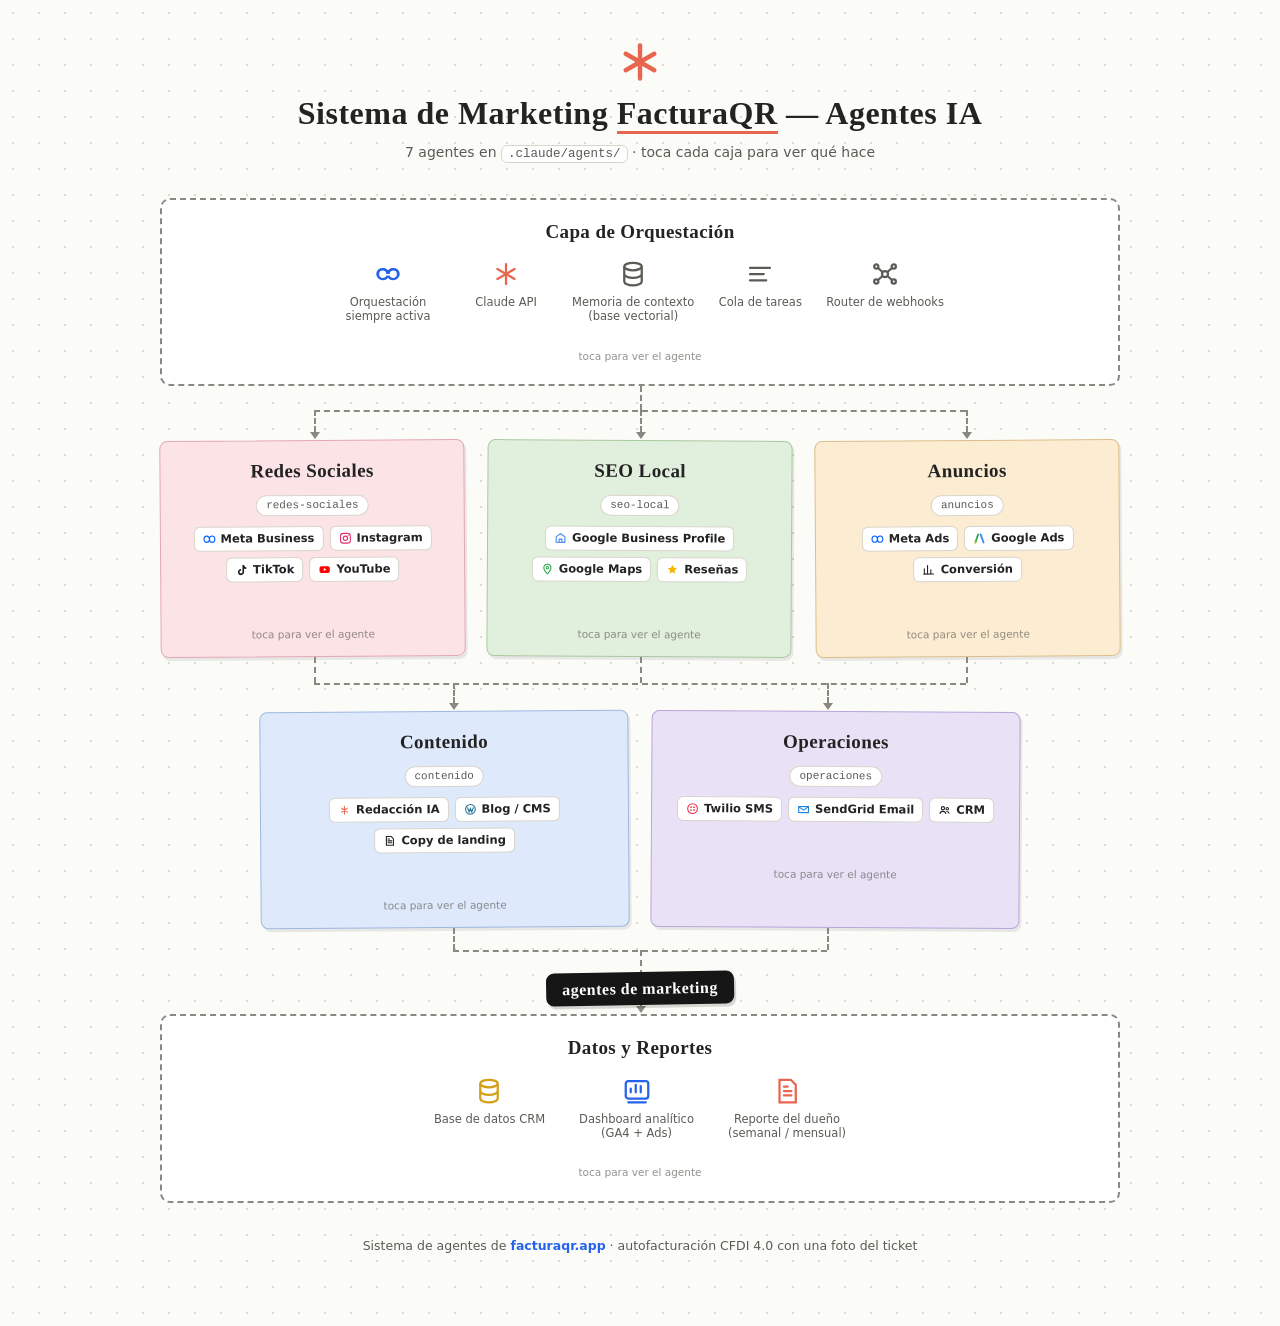
==== agentes.html @ 648291aa "Añade página de visualización del sistema de agentes (agentes.html) Diagrama interactivo estilo piza" ====
<!DOCTYPE html>
<html lang="es">
<head>
<meta charset="utf-8">
<meta name="viewport" content="width=device-width, initial-scale=1">
<title>FacturaQR — Sistema de Agentes de Marketing</title>
<meta name="description" content="Mapa del sistema de agentes de marketing IA de FacturaQR: orquestación, redes sociales, SEO local, anuncios, contenido, operaciones y analítica.">
<meta name="robots" content="noindex, nofollow">
<style>
  :root{
    --paper:#FBFBF8; --dot:#DCDAD2; --ink:#232323; --ink-soft:#5C5A54;
    --card:#FFFFFF; --line:#8B8880;
    --rosa:#FBE3E6; --rosa-b:#E4A9B1;
    --verde:#E1F0DC; --verde-b:#A9C9A0;
    --arena:#FBECD2; --arena-b:#DDBE8B;
    --azul:#DEE9FB; --azul-b:#9FB8E2;
    --lila:#E9E1F6; --lila-b:#B9A6DA;
    --coral:#E8654F; --blue:#2563EB;
    --pill:#161616; --pill-ink:#FFFFFF;
    --chip:#FFFFFF; --chip-line:#D8D5CC;
    --hand:"Segoe Print","Bradley Hand","Chalkboard SE","Comic Sans MS",cursive;
    --body:ui-rounded,"Hiragino Maru Gothic ProN","Nunito",system-ui,-apple-system,"Segoe UI",sans-serif;
  }
  @media (prefers-color-scheme: dark){
    :root{
      --paper:#141821; --dot:#2A3040; --ink:#E9ECF2; --ink-soft:#9AA3B2;
      --card:#1B212D; --line:#6B7488;
      --rosa:#3A2830; --rosa-b:#8A5666;
      --verde:#25321F; --verde-b:#5F7D52;
      --arena:#3A3020; --arena-b:#8F7643;
      --azul:#20293C; --azul-b:#5570A3;
      --lila:#2C2438; --lila-b:#77619E;
      --coral:#F0765F; --blue:#7AA2F7;
      --pill:#E9ECF2; --pill-ink:#141821;
      --chip:#232B3A; --chip-line:#3A4356;
    }
  }
  :root[data-theme="light"]{
    --paper:#FBFBF8; --dot:#DCDAD2; --ink:#232323; --ink-soft:#5C5A54;
    --card:#FFFFFF; --line:#8B8880;
    --rosa:#FBE3E6; --rosa-b:#E4A9B1;
    --verde:#E1F0DC; --verde-b:#A9C9A0;
    --arena:#FBECD2; --arena-b:#DDBE8B;
    --azul:#DEE9FB; --azul-b:#9FB8E2;
    --lila:#E9E1F6; --lila-b:#B9A6DA;
    --coral:#E8654F; --blue:#2563EB;
    --pill:#161616; --pill-ink:#FFFFFF;
    --chip:#FFFFFF; --chip-line:#D8D5CC;
  }
  :root[data-theme="dark"]{
    --paper:#141821; --dot:#2A3040; --ink:#E9ECF2; --ink-soft:#9AA3B2;
    --card:#1B212D; --line:#6B7488;
    --rosa:#3A2830; --rosa-b:#8A5666;
    --verde:#25321F; --verde-b:#5F7D52;
    --arena:#3A3020; --arena-b:#8F7643;
    --azul:#20293C; --azul-b:#5570A3;
    --lila:#2C2438; --lila-b:#77619E;
    --coral:#F0765F; --blue:#7AA2F7;
    --pill:#E9ECF2; --pill-ink:#141821;
    --chip:#232B3A; --chip-line:#3A4356;
  }

  *{box-sizing:border-box}
  html,body{margin:0;padding:0}
  body{
    background:var(--paper);
    background-image:radial-gradient(var(--dot) 1px, transparent 1px);
    background-size:26px 26px;
    color:var(--ink);
    font-family:var(--body);
    line-height:1.45;
    padding:40px 16px 72px;
  }
  .board{max-width:960px;margin:0 auto}

  /* ── Título ── */
  header{display:flex;flex-direction:column;align-items:center;gap:6px;margin-bottom:34px;text-align:center}
  .mark{width:44px;height:44px;color:var(--coral)}
  h1{
    font-family:var(--hand);font-size:clamp(22px,4.2vw,32px);font-weight:700;
    margin:0;text-wrap:balance;letter-spacing:.5px;
  }
  h1 span{border-bottom:3px solid var(--coral)}
  .sub{font-size:14px;color:var(--ink-soft);margin:0}
  .sub code{font-family:ui-monospace,SFMono-Regular,Menlo,monospace;font-size:12.5px;background:var(--chip);border:1px solid var(--chip-line);border-radius:6px;padding:1px 6px}

  /* ── Contenedores punteados (capas) ── */
  .layer{
    border:2px dashed var(--line);border-radius:10px;background:var(--card);
    padding:18px 20px 20px;position:relative;
  }
  .layer-title{
    font-family:var(--hand);font-size:19px;font-weight:700;text-align:center;
    margin:0 0 14px;letter-spacing:.4px;
  }
  .layer-items{display:flex;flex-wrap:wrap;justify-content:center;gap:10px 14px}
  .item{display:flex;flex-direction:column;align-items:center;gap:6px;min-width:104px}
  .item svg{width:30px;height:30px}
  .item small{font-size:11.5px;color:var(--ink-soft);text-align:center;line-height:1.25}

  /* ── Cajas de agentes (pastel) ── */
  .row{display:grid;gap:22px}
  .row-3{grid-template-columns:repeat(3,1fr)}
  .row-2{grid-template-columns:repeat(2,1fr);max-width:760px;margin:0 auto}
  .card{
    border:1.5px solid; border-radius:8px; padding:16px 14px 14px;
    display:flex;flex-direction:column;align-items:center;gap:10px;
    cursor:pointer; position:relative;
    box-shadow:2px 3px 0 rgba(0,0,0,.08);
    transition:transform .15s ease, box-shadow .15s ease;
  }
  .card:hover{transform:translateY(-2px) rotate(0deg)!important;box-shadow:3px 5px 0 rgba(0,0,0,.10)}
  .card:focus-visible{outline:3px solid var(--blue);outline-offset:3px}
  .card:nth-child(odd){transform:rotate(-.4deg)}
  .card:nth-child(even){transform:rotate(.35deg)}
  .card h2{font-family:var(--hand);font-size:19px;font-weight:700;margin:0;text-align:center;letter-spacing:.4px}
  .agent-tag{
    font-family:ui-monospace,SFMono-Regular,Menlo,monospace;font-size:11px;
    color:var(--ink-soft);background:var(--chip);border:1px solid var(--chip-line);
    border-radius:20px;padding:2px 9px;
  }
  .chips{display:flex;flex-wrap:wrap;justify-content:center;gap:6px}
  .chip{
    font-size:11.5px;font-weight:600;background:var(--chip);border:1px solid var(--chip-line);
    border-radius:6px;padding:3px 8px;display:inline-flex;align-items:center;gap:5px;
  }
  .chip svg{width:13px;height:13px;flex:none}
  .desc{
    max-height:0;overflow:hidden;opacity:0;
    transition:max-height .28s ease, opacity .28s ease;
    font-size:12.5px;color:var(--ink-soft);text-align:center;
  }
  .card.open .desc{max-height:180px;opacity:1;margin-top:2px}
  .desc code{font-family:ui-monospace,SFMono-Regular,Menlo,monospace;font-size:11px}
  .hint{font-size:10.5px;color:var(--ink-soft);opacity:.65}
  .card.open .hint{display:none}

  .c-rosa {background:var(--rosa); border-color:var(--rosa-b)}
  .c-verde{background:var(--verde);border-color:var(--verde-b)}
  .c-arena{background:var(--arena);border-color:var(--arena-b)}
  .c-azul {background:var(--azul); border-color:var(--azul-b)}
  .c-lila {background:var(--lila); border-color:var(--lila-b)}

  /* ── Conectores punteados ── */
  .conn{position:relative;height:54px}
  .conn i{position:absolute;display:block}
  .conn .v{border-left:2px dashed var(--line);width:0}
  .conn .h{border-top:2px dashed var(--line);height:0}
  .conn .a{
    width:0;height:0;border-left:5px solid transparent;border-right:5px solid transparent;
    border-top:7px solid var(--line);transform:translateX(-4px);
  }
  /* orquestación → 3 columnas */
  .conn1 .v.stub{left:50%;top:0;height:24px}
  .conn1 .h.bar{left:16%;right:16%;top:24px}
  .conn1 .v.d1{left:16%;top:24px;height:22px}
  .conn1 .v.d2{left:50%;top:24px;height:22px}
  .conn1 .v.d3{left:84%;top:24px;height:22px}
  .conn1 .a.a1{left:16%;top:46px}
  .conn1 .a.a2{left:50%;top:46px}
  .conn1 .a.a3{left:84%;top:46px}
  /* 3 columnas → 2 columnas */
  .conn2 .v.r1{left:16%;top:0;height:26px}
  .conn2 .v.r2{left:50%;top:0;height:26px}
  .conn2 .v.r3{left:84%;top:0;height:26px}
  .conn2 .h.bar{left:16%;right:16%;top:26px}
  .conn2 .v.d1{left:30.5%;top:26px;height:20px}
  .conn2 .v.d2{left:69.5%;top:26px;height:20px}
  .conn2 .a.a1{left:30.5%;top:46px}
  .conn2 .a.a2{left:69.5%;top:46px}
  /* 2 columnas → capa de datos (con píldora) */
  .conn3{height:86px}
  .conn3 .v.r1{left:30.5%;top:0;height:22px}
  .conn3 .v.r2{left:69.5%;top:0;height:22px}
  .conn3 .h.bar{left:30.5%;right:30.5%;top:22px}
  .conn3 .v.d1{left:50%;top:22px;height:56px}
  .conn3 .a.a1{left:50%;top:78px}
  .pill{
    position:absolute;left:50%;top:44px;transform:translate(-50%,0) rotate(-1deg);
    background:var(--pill);color:var(--pill-ink);
    font-family:var(--hand);font-size:16px;font-weight:700;letter-spacing:.5px;
    padding:5px 16px;border-radius:8px;white-space:nowrap;z-index:2;
    box-shadow:2px 3px 0 rgba(0,0,0,.15);
  }

  /* ── Capa de datos ── */
  .data .layer-items{gap:14px 34px}

  footer{margin-top:34px;text-align:center;font-size:12.5px;color:var(--ink-soft)}
  footer a{color:var(--blue);font-weight:700;text-decoration:none}
  footer a:hover{text-decoration:underline}

  /* ── Móvil: apilar y simplificar conectores ── */
  @media (max-width:680px){
    .row-3,.row-2{grid-template-columns:1fr;max-width:420px;margin:0 auto}
    .conn{height:40px}
    .conn i{display:none}
    .conn::before{content:"";position:absolute;left:50%;top:0;height:32px;border-left:2px dashed var(--line)}
    .conn::after{
      content:"";position:absolute;left:50%;top:32px;transform:translateX(-4px);
      width:0;height:0;border-left:5px solid transparent;border-right:5px solid transparent;
      border-top:7px solid var(--line);
    }
    .conn3{height:96px}
    .pill{top:auto;bottom:6px}
    .conn3::before{height:88px}
    .conn3::after{top:88px}
  }
  @media (prefers-reduced-motion: reduce){
    .card,.desc{transition:none}
  }
</style>
</head>
<body>
<div class="board">

  <header>
    <svg class="mark" viewBox="0 0 24 24" fill="none" stroke="currentColor" stroke-width="2.4" stroke-linecap="round" aria-hidden="true">
      <path d="M12 3v18M4.2 7.5l15.6 9M19.8 7.5l-15.6 9"/>
    </svg>
    <h1>Sistema de Marketing <span>FacturaQR</span> — Agentes IA</h1>
    <p class="sub">7 agentes en <code>.claude/agents/</code> · toca cada caja para ver qué hace</p>
  </header>

  <!-- ═══ Capa de orquestación ═══ -->
  <section class="layer" id="orq" role="button" tabindex="0" aria-expanded="false">
    <p class="layer-title">Capa de Orquestación</p>
    <div class="layer-items">
      <div class="item">
        <svg viewBox="0 0 24 24" fill="none" stroke="var(--blue)" stroke-width="1.8" aria-hidden="true"><path d="M7.5 12a4 4 0 1 1 4-4M16.5 12a4 4 0 1 0-4-4" transform="translate(0 4)"/><path d="M4 12c0-2.2 1.8-4 4-4 1.7 0 3.2 1.1 3.8 2.6M20 12c0-2.2-1.8-4-4-4-1.7 0-3.2 1.1-3.8 2.6M4 12c0 2.2 1.8 4 4 4 1.7 0 3.2-1.1 3.8-2.6M20 12c0 2.2-1.8 4-4 4-1.7 0-3.2-1.1-3.8-2.6"/></svg>
        <small>Orquestación<br>siempre activa</small>
      </div>
      <div class="item">
        <svg viewBox="0 0 24 24" fill="none" stroke="var(--coral)" stroke-width="1.8" stroke-linecap="round" aria-hidden="true"><path d="M12 4v16M5.1 8l13.8 8M18.9 8L5.1 16"/></svg>
        <small>Claude API</small>
      </div>
      <div class="item">
        <svg viewBox="0 0 24 24" fill="none" stroke="var(--ink-soft)" stroke-width="1.8" aria-hidden="true"><ellipse cx="12" cy="6" rx="7" ry="3"/><path d="M5 6v6c0 1.7 3.1 3 7 3s7-1.3 7-3V6M5 12v6c0 1.7 3.1 3 7 3s7-1.3 7-3v-6"/></svg>
        <small>Memoria de contexto<br>(base vectorial)</small>
      </div>
      <div class="item">
        <svg viewBox="0 0 24 24" fill="none" stroke="var(--ink-soft)" stroke-width="1.8" stroke-linecap="round" aria-hidden="true"><path d="M4 7h16M4 12h11M4 17h13"/></svg>
        <small>Cola de tareas</small>
      </div>
      <div class="item">
        <svg viewBox="0 0 24 24" fill="none" stroke="var(--ink-soft)" stroke-width="1.8" aria-hidden="true"><circle cx="12" cy="12" r="2.4"/><circle cx="5" cy="6" r="1.7"/><circle cx="19" cy="6" r="1.7"/><circle cx="5" cy="18" r="1.7"/><circle cx="19" cy="18" r="1.7"/><path d="M10.3 10.6 6.4 7.2m7.3 3.4 3.9-3.4M10.3 13.4l-3.9 3.4m7.3-3.4 3.9 3.4"/></svg>
        <small>Router de webhooks</small>
      </div>
    </div>
    <p class="desc"><b>orquestador-marketing</b> — descompone el objetivo, delega por canal y consolida el plan. Úsalo para campañas amplias. · <code>orquestador-marketing.md</code></p>
    <p class="hint" style="text-align:center;margin:8px 0 0">toca para ver el agente</p>
  </section>

  <div class="conn conn1" aria-hidden="true">
    <i class="v stub"></i><i class="h bar"></i>
    <i class="v d1"></i><i class="v d2"></i><i class="v d3"></i>
    <i class="a a1"></i><i class="a a2"></i><i class="a a3"></i>
  </div>

  <!-- ═══ Canales ═══ -->
  <div class="row row-3">
    <div class="card c-rosa" role="button" tabindex="0" aria-expanded="false">
      <h2>Redes Sociales</h2>
      <span class="agent-tag">redes-sociales</span>
      <div class="chips">
        <span class="chip"><svg viewBox="0 0 24 24" fill="none" stroke="#0866FF" stroke-width="2" aria-hidden="true"><path d="M2 12c0 3.2 2.1 5.8 5 5.8s5-2.6 5-5.8 2.1-5.8 5-5.8 5 2.6 5 5.8-2.1 5.8-5 5.8-5-2.6-5-5.8-2.1-5.8-5-5.8-5 2.6-5 5.8Z"/></svg>Meta Business</span>
        <span class="chip"><svg viewBox="0 0 24 24" fill="none" stroke="#E1306C" stroke-width="2" aria-hidden="true"><rect x="3" y="3" width="18" height="18" rx="5"/><circle cx="12" cy="12" r="4"/><circle cx="17.2" cy="6.8" r="1" fill="#E1306C" stroke="none"/></svg>Instagram</span>
        <span class="chip"><svg viewBox="0 0 24 24" fill="currentColor" aria-hidden="true"><path d="M16.6 3c.4 2.2 1.8 3.9 4 4.3v3.1c-1.5 0-2.9-.5-4-1.3v6.3c0 3.6-2.5 6.1-5.9 6.1A5.8 5.8 0 0 1 5 15.7c0-3.3 2.6-5.9 6-5.7v3.2c-1.6-.3-2.9.8-2.9 2.4 0 1.5 1.1 2.6 2.6 2.6 1.7 0 2.8-1.2 2.8-3.1V3h3.1Z"/></svg>TikTok</span>
        <span class="chip"><svg viewBox="0 0 24 24" fill="#FF0000" aria-hidden="true"><rect x="2.5" y="6" width="19" height="12.5" rx="3.5"/><path d="M10.4 9.4v5.7l5-2.85-5-2.85Z" fill="#fff"/></svg>YouTube</span>
      </div>
      <p class="desc">Reels, guiones de TikTok, carruseles, calendario y copies. Gancho: la fila para facturar y los RFC mal capturados. · <code>redes-sociales.md</code></p>
      <span class="hint">toca para ver el agente</span>
    </div>

    <div class="card c-verde" role="button" tabindex="0" aria-expanded="false">
      <h2>SEO Local</h2>
      <span class="agent-tag">seo-local</span>
      <div class="chips">
        <span class="chip"><svg viewBox="0 0 24 24" fill="none" stroke="#4285F4" stroke-width="2" aria-hidden="true"><path d="M4 9.5 12 4l8 5.5V20H4V9.5Z"/><path d="M9.5 20v-6h5v6"/></svg>Google Business Profile</span>
        <span class="chip"><svg viewBox="0 0 24 24" fill="none" stroke="#34A853" stroke-width="2" aria-hidden="true"><path d="M12 21s-6.5-6.2-6.5-11a6.5 6.5 0 0 1 13 0c0 4.8-6.5 11-6.5 11Z"/><circle cx="12" cy="9.8" r="2.2"/></svg>Google Maps</span>
        <span class="chip"><svg viewBox="0 0 24 24" fill="#F4B400" aria-hidden="true"><path d="m12 3 2.5 5.6 6 .6-4.5 4.1 1.3 5.9L12 16.1l-5.3 3.1 1.3-5.9L3.5 9.2l6-.6L12 3Z"/></svg>Reseñas</span>
      </div>
      <p class="desc">Optimiza GBP, Maps y reseñas. Posiciona «autofacturación &lt;ciudad&gt;» y «cómo facturar en &lt;negocio&gt;». · <code>seo-local.md</code></p>
      <span class="hint">toca para ver el agente</span>
    </div>

    <div class="card c-arena" role="button" tabindex="0" aria-expanded="false">
      <h2>Anuncios</h2>
      <span class="agent-tag">anuncios</span>
      <div class="chips">
        <span class="chip"><svg viewBox="0 0 24 24" fill="none" stroke="#0866FF" stroke-width="2" aria-hidden="true"><path d="M2 12c0 3.2 2.1 5.8 5 5.8s5-2.6 5-5.8 2.1-5.8 5-5.8 5 2.6 5 5.8-2.1 5.8-5 5.8-5-2.6-5-5.8-2.1-5.8-5-5.8-5 2.6-5 5.8Z"/></svg>Meta Ads</span>
        <span class="chip"><svg viewBox="0 0 24 24" fill="none" aria-hidden="true"><path d="m14.2 4.5 5.4 15" stroke="#4285F4" stroke-width="3.4" stroke-linecap="round"/><path d="m9.8 4.5-5.4 15" stroke="#34A853" stroke-width="3.4" stroke-linecap="round"/><circle cx="4.6" cy="19.2" r="1.9" fill="#FBBC05"/></svg>Google Ads</span>
        <span class="chip"><svg viewBox="0 0 24 24" fill="none" stroke="currentColor" stroke-width="2" stroke-linecap="round" aria-hidden="true"><path d="M4 20V10M10 20V4M16 20v-8M21 20H3"/></svg>Conversión</span>
      </div>
      <p class="desc">Campañas de pago: estructura, segmentación por giro, copies y optimización hacia el registro. · <code>anuncios.md</code></p>
      <span class="hint">toca para ver el agente</span>
    </div>
  </div>

  <div class="conn conn2" aria-hidden="true">
    <i class="v r1"></i><i class="v r2"></i><i class="v r3"></i>
    <i class="h bar"></i>
    <i class="v d1"></i><i class="v d2"></i>
    <i class="a a1"></i><i class="a a2"></i>
  </div>

  <!-- ═══ Contenido + Operaciones ═══ -->
  <div class="row row-2">
    <div class="card c-azul" role="button" tabindex="0" aria-expanded="false">
      <h2>Contenido</h2>
      <span class="agent-tag">contenido</span>
      <div class="chips">
        <span class="chip"><svg viewBox="0 0 24 24" fill="none" stroke="var(--coral)" stroke-width="2" stroke-linecap="round" aria-hidden="true"><path d="M12 5v14M6.9 8.5l10.2 7M17.1 8.5l-10.2 7"/></svg>Redacción IA</span>
        <span class="chip"><svg viewBox="0 0 24 24" fill="none" stroke="#21759B" stroke-width="2" aria-hidden="true"><circle cx="12" cy="12" r="9"/><path d="m6.5 8.5 3 8.5 2.5-6.5 2.5 6.5 3-8.5"/></svg>Blog / CMS</span>
        <span class="chip"><svg viewBox="0 0 24 24" fill="none" stroke="currentColor" stroke-width="2" stroke-linecap="round" aria-hidden="true"><path d="M6 4h9l4 4v12H6V4Z"/><path d="M9 12h7M9 15.5h7M9 8.5h3"/></svg>Copy de landing</span>
      </div>
      <p class="desc">Artículos SEO, guías («cómo facturar un ticket con foto»), FAQs y copy de <code>index.php</code>. · <code>contenido.md</code></p>
      <span class="hint">toca para ver el agente</span>
    </div>

    <div class="card c-lila" role="button" tabindex="0" aria-expanded="false">
      <h2>Operaciones</h2>
      <span class="agent-tag">operaciones</span>
      <div class="chips">
        <span class="chip"><svg viewBox="0 0 24 24" fill="none" stroke="#F22F46" stroke-width="2" aria-hidden="true"><circle cx="12" cy="12" r="9"/><circle cx="9.3" cy="9.3" r="1.6" fill="#F22F46" stroke="none"/><circle cx="14.7" cy="9.3" r="1.6" fill="#F22F46" stroke="none"/><circle cx="9.3" cy="14.7" r="1.6" fill="#F22F46" stroke="none"/><circle cx="14.7" cy="14.7" r="1.6" fill="#F22F46" stroke="none"/></svg>Twilio SMS</span>
        <span class="chip"><svg viewBox="0 0 24 24" fill="none" stroke="#1A82E2" stroke-width="2" aria-hidden="true"><path d="M3 7h18v11H3V7Z"/><path d="m3 7 9 6.5L21 7"/></svg>SendGrid Email</span>
        <span class="chip"><svg viewBox="0 0 24 24" fill="none" stroke="currentColor" stroke-width="2" aria-hidden="true"><circle cx="9" cy="8.5" r="3"/><path d="M3.5 19c.6-3 2.9-4.7 5.5-4.7s4.9 1.7 5.5 4.7"/><circle cx="17" cy="9.5" r="2.3"/><path d="M15.6 14.6c2.5-.4 4.5 1 5 4"/></svg>CRM</span>
      </div>
      <p class="desc">Nurture por SMS y email: bienvenida, onboarding del QR, recuperación de registros y reactivación. · <code>operaciones.md</code></p>
      <span class="hint">toca para ver el agente</span>
    </div>
  </div>

  <div class="conn conn3" aria-hidden="true">
    <i class="v r1"></i><i class="v r2"></i>
    <i class="h bar"></i>
    <i class="v d1"></i>
    <i class="a a1"></i>
    <span class="pill">agentes de marketing</span>
  </div>

  <!-- ═══ Capa de datos y reportes ═══ -->
  <section class="layer data" role="button" tabindex="0" aria-expanded="false">
    <p class="layer-title">Datos y Reportes</p>
    <div class="layer-items">
      <div class="item">
        <svg viewBox="0 0 24 24" fill="none" stroke="#D4A017" stroke-width="1.8" aria-hidden="true"><ellipse cx="12" cy="6" rx="7" ry="3"/><path d="M5 6v6c0 1.7 3.1 3 7 3s7-1.3 7-3V6M5 12v6c0 1.7 3.1 3 7 3s7-1.3 7-3v-6"/></svg>
        <small>Base de datos CRM</small>
      </div>
      <div class="item">
        <svg viewBox="0 0 24 24" fill="none" stroke="var(--blue)" stroke-width="1.8" stroke-linecap="round" aria-hidden="true"><rect x="3" y="4" width="18" height="14" rx="2"/><path d="M7 14v-3M11 14V8M15 14v-5M19 22H5" transform="translate(0 -1)"/></svg>
        <small>Dashboard analítico<br>(GA4 + Ads)</small>
      </div>
      <div class="item">
        <svg viewBox="0 0 24 24" fill="none" stroke="var(--coral)" stroke-width="1.8" stroke-linecap="round" aria-hidden="true"><path d="M6 3h9l4 4v14H6V3Z"/><path d="M9.5 12h6M9.5 15.5h6M9.5 8.5h3"/></svg>
        <small>Reporte del dueño<br>(semanal / mensual)</small>
      </div>
    </div>
    <p class="desc"><b>analitica</b> — KPIs, dashboard y resumen ejecutivo: qué pasó, qué funcionó y 3 recomendaciones. · <code>analitica.md</code></p>
    <p class="hint" style="text-align:center;margin:8px 0 0">toca para ver el agente</p>
  </section>

  <footer>
    Sistema de agentes de <a href="https://facturaqr.app/">facturaqr.app</a> · autofacturación CFDI 4.0 con una foto del ticket
  </footer>
</div>

<script>
  document.querySelectorAll('[role="button"]').forEach(function(el){
    function toggle(){
      el.classList.toggle('open');
      el.setAttribute('aria-expanded', el.classList.contains('open') ? 'true' : 'false');
    }
    el.addEventListener('click', toggle);
    el.addEventListener('keydown', function(ev){
      if (ev.key === 'Enter' || ev.key === ' '){ ev.preventDefault(); toggle(); }
    });
  });
</script>
</body>
</html>
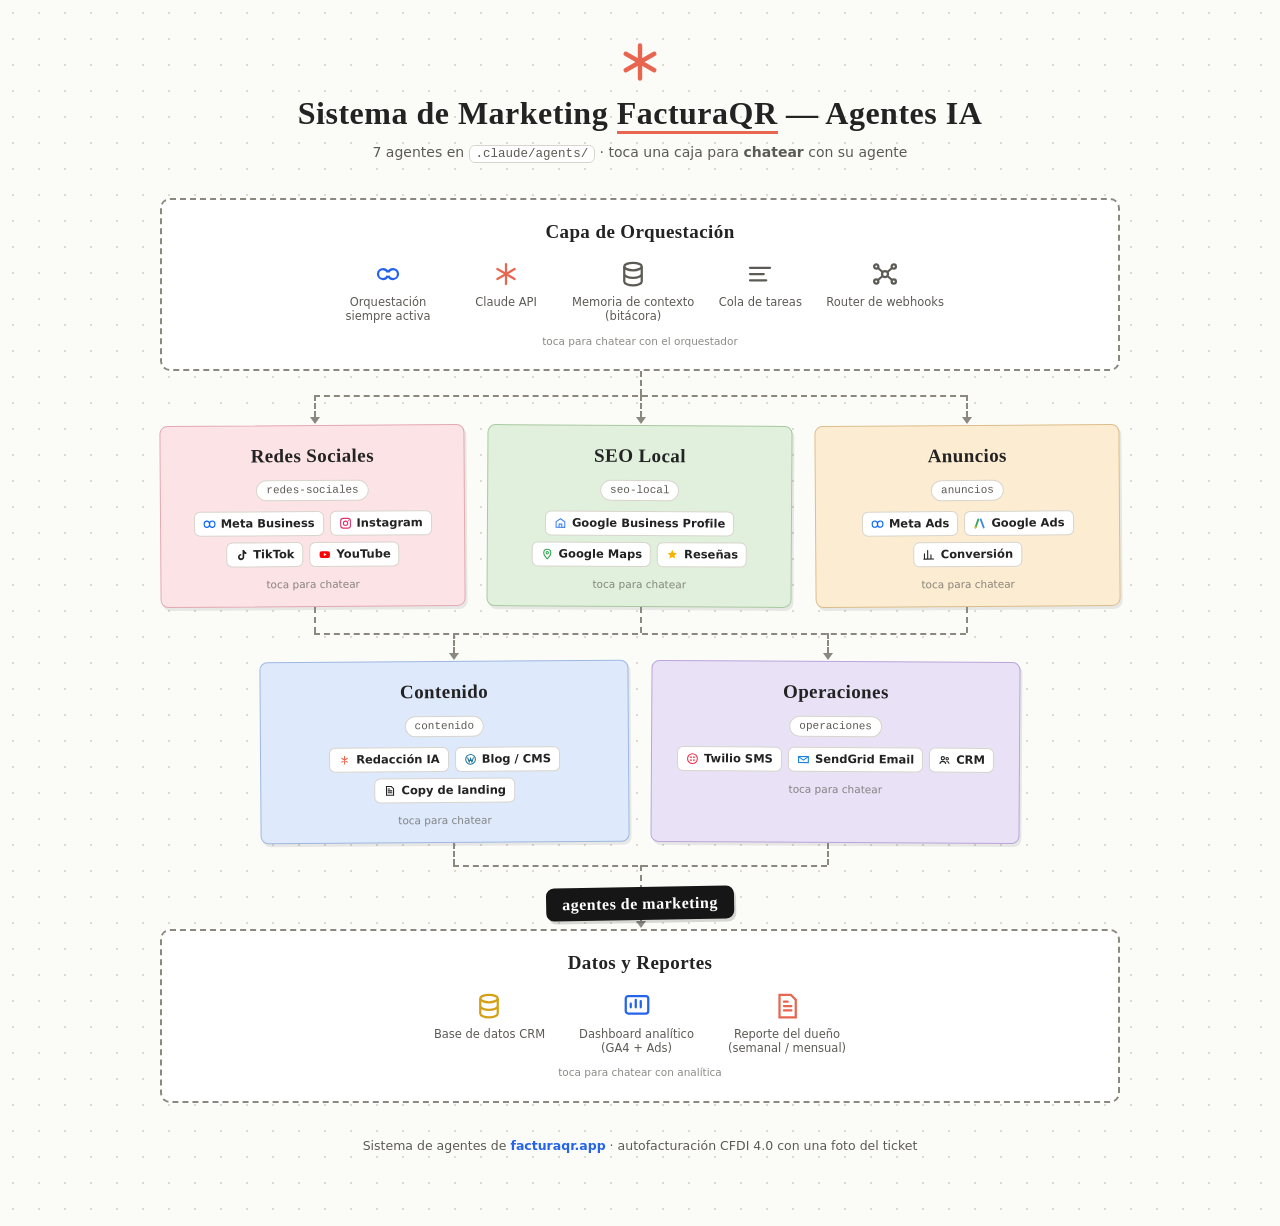
==== commit 8257b7c9: "Chat con los agentes desde agentes.html + sistema de memoria (bitácora) - agentes.html: al tocar una" ====
--- a/agentes.html
+++ b/agentes.html
@@ -61,6 +61,7 @@
   }
 
   *{box-sizing:border-box}
+  [hidden]{display:none !important}
   html,body{margin:0;padding:0}
   body{
     background:var(--paper);
@@ -125,15 +126,10 @@
     border-radius:6px;padding:3px 8px;display:inline-flex;align-items:center;gap:5px;
   }
   .chip svg{width:13px;height:13px;flex:none}
-  .desc{
-    max-height:0;overflow:hidden;opacity:0;
-    transition:max-height .28s ease, opacity .28s ease;
-    font-size:12.5px;color:var(--ink-soft);text-align:center;
-  }
-  .card.open .desc{max-height:180px;opacity:1;margin-top:2px}
-  .desc code{font-family:ui-monospace,SFMono-Regular,Menlo,monospace;font-size:11px}
-  .hint{font-size:10.5px;color:var(--ink-soft);opacity:.65}
-  .card.open .hint{display:none}
+  .hint{font-size:10.5px;color:var(--ink-soft);opacity:.7}
+  .layer .hint{display:block;text-align:center;margin:10px 0 0}
+  .layer[data-agente]{cursor:pointer}
+  .layer[data-agente]:focus-visible{outline:3px solid var(--blue);outline-offset:3px}
 
   .c-rosa {background:var(--rosa); border-color:var(--rosa-b)}
   .c-verde{background:var(--verde);border-color:var(--verde-b)}
@@ -150,7 +146,6 @@
     width:0;height:0;border-left:5px solid transparent;border-right:5px solid transparent;
     border-top:7px solid var(--line);transform:translateX(-4px);
   }
-  /* orquestación → 3 columnas */
   .conn1 .v.stub{left:50%;top:0;height:24px}
   .conn1 .h.bar{left:16%;right:16%;top:24px}
   .conn1 .v.d1{left:16%;top:24px;height:22px}
@@ -159,7 +154,6 @@
   .conn1 .a.a1{left:16%;top:46px}
   .conn1 .a.a2{left:50%;top:46px}
   .conn1 .a.a3{left:84%;top:46px}
-  /* 3 columnas → 2 columnas */
   .conn2 .v.r1{left:16%;top:0;height:26px}
   .conn2 .v.r2{left:50%;top:0;height:26px}
   .conn2 .v.r3{left:84%;top:0;height:26px}
@@ -168,7 +162,6 @@
   .conn2 .v.d2{left:69.5%;top:26px;height:20px}
   .conn2 .a.a1{left:30.5%;top:46px}
   .conn2 .a.a2{left:69.5%;top:46px}
-  /* 2 columnas → capa de datos (con píldora) */
   .conn3{height:86px}
   .conn3 .v.r1{left:30.5%;top:0;height:22px}
   .conn3 .v.r2{left:69.5%;top:0;height:22px}
@@ -183,14 +176,86 @@
     box-shadow:2px 3px 0 rgba(0,0,0,.15);
   }
 
-  /* ── Capa de datos ── */
   .data .layer-items{gap:14px 34px}
 
   footer{margin-top:34px;text-align:center;font-size:12.5px;color:var(--ink-soft)}
   footer a{color:var(--blue);font-weight:700;text-decoration:none}
   footer a:hover{text-decoration:underline}
 
-  /* ── Móvil: apilar y simplificar conectores ── */
+  /* ── Chat (command box) ── */
+  .overlay{position:fixed;inset:0;background:rgba(15,18,26,.5);z-index:50;display:none}
+  .overlay.on{display:block}
+  .chat{
+    position:fixed;z-index:60;left:50%;top:50%;transform:translate(-50%,-50%);
+    width:min(580px,calc(100vw - 16px));height:min(680px,calc(100dvh - 20px));
+    display:none;flex-direction:column;background:var(--card);
+    border:2px dashed var(--line);border-radius:12px;
+    box-shadow:5px 7px 0 rgba(0,0,0,.2);
+  }
+  .chat.on{display:flex}
+  .chat-head{
+    display:flex;align-items:center;gap:9px;padding:11px 12px;
+    border-bottom:2px dashed var(--line);border-radius:10px 10px 0 0;
+  }
+  .chat-head .who{flex:1;min-width:0}
+  .chat-head h3{font-family:var(--hand);margin:0;font-size:18px;letter-spacing:.3px;line-height:1.2}
+  .chat-head .meta{display:flex;gap:6px;align-items:center;flex-wrap:wrap;margin-top:2px}
+  .chat-head .meta span{
+    font-family:ui-monospace,SFMono-Regular,Menlo,monospace;font-size:10px;
+    color:var(--ink-soft);background:var(--chip);border:1px solid var(--chip-line);
+    border-radius:14px;padding:1px 7px;
+  }
+  .icon-btn{
+    width:32px;height:32px;flex:none;border:1.5px solid var(--chip-line);border-radius:8px;
+    background:var(--chip);color:var(--ink);cursor:pointer;
+    display:inline-flex;align-items:center;justify-content:center;padding:0;
+  }
+  .icon-btn svg{width:16px;height:16px}
+  .icon-btn:hover{border-color:var(--line)}
+  .icon-btn:focus-visible{outline:2px solid var(--blue);outline-offset:2px}
+  .chat-body{flex:1;overflow-y:auto;padding:14px;display:flex;flex-direction:column;gap:10px}
+  .msg{max-width:86%;padding:9px 12px;border-radius:12px;font-size:14px;overflow-wrap:break-word}
+  .msg p{margin:0 0 8px}
+  .msg p:last-child{margin:0}
+  .msg.user{align-self:flex-end;background:var(--pill);color:var(--pill-ink);border-bottom-right-radius:3px}
+  .msg.bot{align-self:flex-start;background:var(--paper);border:1px solid var(--chip-line);border-bottom-left-radius:3px}
+  .msg.err{align-self:center;background:transparent;border:1.5px dashed var(--coral);color:var(--coral);font-size:12.5px;text-align:center}
+  .msg.note{align-self:center;background:transparent;border:none;color:var(--ink-soft);font-size:12px;text-align:center;padding:2px}
+  .msg code{font-family:ui-monospace,SFMono-Regular,Menlo,monospace;font-size:12.5px;background:var(--chip);border:1px solid var(--chip-line);border-radius:5px;padding:0 4px}
+  .typing{align-self:flex-start;display:flex;gap:4px;padding:12px 14px}
+  .typing b{width:7px;height:7px;border-radius:50%;background:var(--ink-soft);animation:tp 1s infinite}
+  .typing b:nth-child(2){animation-delay:.18s}
+  .typing b:nth-child(3){animation-delay:.36s}
+  @keyframes tp{0%,60%,100%{opacity:.25;transform:translateY(0)}30%{opacity:1;transform:translateY(-3px)}}
+  .chat-form{display:flex;gap:8px;padding:11px 12px;border-top:2px dashed var(--line);align-items:flex-end}
+  .chat-form textarea{
+    flex:1;resize:none;border:1.5px solid var(--chip-line);border-radius:10px;
+    background:var(--paper);color:var(--ink);font-family:var(--body);font-size:14px;
+    padding:10px 12px;height:44px;max-height:130px;line-height:1.4;
+  }
+  .chat-form textarea:focus{outline:2px solid var(--blue);outline-offset:1px}
+  .send{
+    height:44px;padding:0 16px;border:none;border-radius:10px;flex:none;
+    background:var(--pill);color:var(--pill-ink);font-family:var(--hand);
+    font-size:15px;font-weight:700;cursor:pointer;letter-spacing:.4px;
+  }
+  .send:disabled{opacity:.5;cursor:default}
+  .send:focus-visible{outline:2px solid var(--blue);outline-offset:2px}
+  /* setup de API key */
+  .setup{padding:22px;display:flex;flex-direction:column;gap:12px;overflow-y:auto}
+  .setup h4{font-family:var(--hand);margin:0;font-size:17px}
+  .setup p{margin:0;font-size:13.5px;color:var(--ink-soft)}
+  .setup input{
+    border:1.5px solid var(--chip-line);border-radius:10px;background:var(--paper);
+    color:var(--ink);font-family:ui-monospace,SFMono-Regular,Menlo,monospace;
+    font-size:13px;padding:11px 12px;
+  }
+  .setup input:focus{outline:2px solid var(--blue);outline-offset:1px}
+  .setup .send{align-self:flex-start;padding:0 22px}
+  .setup a{color:var(--blue);font-weight:700}
+  .setup small{font-size:11.5px;color:var(--ink-soft)}
+
+  /* ── Móvil ── */
   @media (max-width:680px){
     .row-3,.row-2{grid-template-columns:1fr;max-width:420px;margin:0 auto}
     .conn{height:40px}
@@ -205,9 +270,12 @@
     .pill{top:auto;bottom:6px}
     .conn3::before{height:88px}
     .conn3::after{top:88px}
+    .chat{width:100vw;height:100dvh;left:0;top:0;transform:none;border-radius:0;border-left:none;border-right:none}
+    .chat-head{border-radius:0}
   }
   @media (prefers-reduced-motion: reduce){
-    .card,.desc{transition:none}
+    .card{transition:none}
+    .typing b{animation:none}
   }
 </style>
 </head>
@@ -219,15 +287,15 @@
       <path d="M12 3v18M4.2 7.5l15.6 9M19.8 7.5l-15.6 9"/>
     </svg>
     <h1>Sistema de Marketing <span>FacturaQR</span> — Agentes IA</h1>
-    <p class="sub">7 agentes en <code>.claude/agents/</code> · toca cada caja para ver qué hace</p>
+    <p class="sub">7 agentes en <code>.claude/agents/</code> · toca una caja para <b>chatear</b> con su agente</p>
   </header>
 
   <!-- ═══ Capa de orquestación ═══ -->
-  <section class="layer" id="orq" role="button" tabindex="0" aria-expanded="false">
+  <section class="layer" data-agente="orquestador-marketing" role="button" tabindex="0" aria-haspopup="dialog">
     <p class="layer-title">Capa de Orquestación</p>
     <div class="layer-items">
       <div class="item">
-        <svg viewBox="0 0 24 24" fill="none" stroke="var(--blue)" stroke-width="1.8" aria-hidden="true"><path d="M7.5 12a4 4 0 1 1 4-4M16.5 12a4 4 0 1 0-4-4" transform="translate(0 4)"/><path d="M4 12c0-2.2 1.8-4 4-4 1.7 0 3.2 1.1 3.8 2.6M20 12c0-2.2-1.8-4-4-4-1.7 0-3.2 1.1-3.8 2.6M4 12c0 2.2 1.8 4 4 4 1.7 0 3.2-1.1 3.8-2.6M20 12c0 2.2-1.8 4-4 4-1.7 0-3.2-1.1-3.8-2.6"/></svg>
+        <svg viewBox="0 0 24 24" fill="none" stroke="var(--blue)" stroke-width="1.8" aria-hidden="true"><path d="M4 12c0-2.2 1.8-4 4-4 1.7 0 3.2 1.1 3.8 2.6M20 12c0-2.2-1.8-4-4-4-1.7 0-3.2 1.1-3.8 2.6M4 12c0 2.2 1.8 4 4 4 1.7 0 3.2-1.1 3.8-2.6M20 12c0 2.2-1.8 4-4 4-1.7 0-3.2-1.1-3.8-2.6"/></svg>
         <small>Orquestación<br>siempre activa</small>
       </div>
       <div class="item">
@@ -236,7 +304,7 @@
       </div>
       <div class="item">
         <svg viewBox="0 0 24 24" fill="none" stroke="var(--ink-soft)" stroke-width="1.8" aria-hidden="true"><ellipse cx="12" cy="6" rx="7" ry="3"/><path d="M5 6v6c0 1.7 3.1 3 7 3s7-1.3 7-3V6M5 12v6c0 1.7 3.1 3 7 3s7-1.3 7-3v-6"/></svg>
-        <small>Memoria de contexto<br>(base vectorial)</small>
+        <small>Memoria de contexto<br>(bitácora)</small>
       </div>
       <div class="item">
         <svg viewBox="0 0 24 24" fill="none" stroke="var(--ink-soft)" stroke-width="1.8" stroke-linecap="round" aria-hidden="true"><path d="M4 7h16M4 12h11M4 17h13"/></svg>
@@ -247,8 +315,7 @@
         <small>Router de webhooks</small>
       </div>
     </div>
-    <p class="desc"><b>orquestador-marketing</b> — descompone el objetivo, delega por canal y consolida el plan. Úsalo para campañas amplias. · <code>orquestador-marketing.md</code></p>
-    <p class="hint" style="text-align:center;margin:8px 0 0">toca para ver el agente</p>
+    <span class="hint">toca para chatear con el orquestador</span>
   </section>
 
   <div class="conn conn1" aria-hidden="true">
@@ -259,7 +326,7 @@
 
   <!-- ═══ Canales ═══ -->
   <div class="row row-3">
-    <div class="card c-rosa" role="button" tabindex="0" aria-expanded="false">
+    <div class="card c-rosa" data-agente="redes-sociales" role="button" tabindex="0" aria-haspopup="dialog">
       <h2>Redes Sociales</h2>
       <span class="agent-tag">redes-sociales</span>
       <div class="chips">
@@ -268,11 +335,10 @@
         <span class="chip"><svg viewBox="0 0 24 24" fill="currentColor" aria-hidden="true"><path d="M16.6 3c.4 2.2 1.8 3.9 4 4.3v3.1c-1.5 0-2.9-.5-4-1.3v6.3c0 3.6-2.5 6.1-5.9 6.1A5.8 5.8 0 0 1 5 15.7c0-3.3 2.6-5.9 6-5.7v3.2c-1.6-.3-2.9.8-2.9 2.4 0 1.5 1.1 2.6 2.6 2.6 1.7 0 2.8-1.2 2.8-3.1V3h3.1Z"/></svg>TikTok</span>
         <span class="chip"><svg viewBox="0 0 24 24" fill="#FF0000" aria-hidden="true"><rect x="2.5" y="6" width="19" height="12.5" rx="3.5"/><path d="M10.4 9.4v5.7l5-2.85-5-2.85Z" fill="#fff"/></svg>YouTube</span>
       </div>
-      <p class="desc">Reels, guiones de TikTok, carruseles, calendario y copies. Gancho: la fila para facturar y los RFC mal capturados. · <code>redes-sociales.md</code></p>
-      <span class="hint">toca para ver el agente</span>
+      <span class="hint">toca para chatear</span>
     </div>
 
-    <div class="card c-verde" role="button" tabindex="0" aria-expanded="false">
+    <div class="card c-verde" data-agente="seo-local" role="button" tabindex="0" aria-haspopup="dialog">
       <h2>SEO Local</h2>
       <span class="agent-tag">seo-local</span>
       <div class="chips">
@@ -280,11 +346,10 @@
         <span class="chip"><svg viewBox="0 0 24 24" fill="none" stroke="#34A853" stroke-width="2" aria-hidden="true"><path d="M12 21s-6.5-6.2-6.5-11a6.5 6.5 0 0 1 13 0c0 4.8-6.5 11-6.5 11Z"/><circle cx="12" cy="9.8" r="2.2"/></svg>Google Maps</span>
         <span class="chip"><svg viewBox="0 0 24 24" fill="#F4B400" aria-hidden="true"><path d="m12 3 2.5 5.6 6 .6-4.5 4.1 1.3 5.9L12 16.1l-5.3 3.1 1.3-5.9L3.5 9.2l6-.6L12 3Z"/></svg>Reseñas</span>
       </div>
-      <p class="desc">Optimiza GBP, Maps y reseñas. Posiciona «autofacturación &lt;ciudad&gt;» y «cómo facturar en &lt;negocio&gt;». · <code>seo-local.md</code></p>
-      <span class="hint">toca para ver el agente</span>
+      <span class="hint">toca para chatear</span>
     </div>
 
-    <div class="card c-arena" role="button" tabindex="0" aria-expanded="false">
+    <div class="card c-arena" data-agente="anuncios" role="button" tabindex="0" aria-haspopup="dialog">
       <h2>Anuncios</h2>
       <span class="agent-tag">anuncios</span>
       <div class="chips">
@@ -292,8 +357,7 @@
         <span class="chip"><svg viewBox="0 0 24 24" fill="none" aria-hidden="true"><path d="m14.2 4.5 5.4 15" stroke="#4285F4" stroke-width="3.4" stroke-linecap="round"/><path d="m9.8 4.5-5.4 15" stroke="#34A853" stroke-width="3.4" stroke-linecap="round"/><circle cx="4.6" cy="19.2" r="1.9" fill="#FBBC05"/></svg>Google Ads</span>
         <span class="chip"><svg viewBox="0 0 24 24" fill="none" stroke="currentColor" stroke-width="2" stroke-linecap="round" aria-hidden="true"><path d="M4 20V10M10 20V4M16 20v-8M21 20H3"/></svg>Conversión</span>
       </div>
-      <p class="desc">Campañas de pago: estructura, segmentación por giro, copies y optimización hacia el registro. · <code>anuncios.md</code></p>
-      <span class="hint">toca para ver el agente</span>
+      <span class="hint">toca para chatear</span>
     </div>
   </div>
 
@@ -306,7 +370,7 @@
 
   <!-- ═══ Contenido + Operaciones ═══ -->
   <div class="row row-2">
-    <div class="card c-azul" role="button" tabindex="0" aria-expanded="false">
+    <div class="card c-azul" data-agente="contenido" role="button" tabindex="0" aria-haspopup="dialog">
       <h2>Contenido</h2>
       <span class="agent-tag">contenido</span>
       <div class="chips">
@@ -314,11 +378,10 @@
         <span class="chip"><svg viewBox="0 0 24 24" fill="none" stroke="#21759B" stroke-width="2" aria-hidden="true"><circle cx="12" cy="12" r="9"/><path d="m6.5 8.5 3 8.5 2.5-6.5 2.5 6.5 3-8.5"/></svg>Blog / CMS</span>
         <span class="chip"><svg viewBox="0 0 24 24" fill="none" stroke="currentColor" stroke-width="2" stroke-linecap="round" aria-hidden="true"><path d="M6 4h9l4 4v12H6V4Z"/><path d="M9 12h7M9 15.5h7M9 8.5h3"/></svg>Copy de landing</span>
       </div>
-      <p class="desc">Artículos SEO, guías («cómo facturar un ticket con foto»), FAQs y copy de <code>index.php</code>. · <code>contenido.md</code></p>
-      <span class="hint">toca para ver el agente</span>
+      <span class="hint">toca para chatear</span>
     </div>
 
-    <div class="card c-lila" role="button" tabindex="0" aria-expanded="false">
+    <div class="card c-lila" data-agente="operaciones" role="button" tabindex="0" aria-haspopup="dialog">
       <h2>Operaciones</h2>
       <span class="agent-tag">operaciones</span>
       <div class="chips">
@@ -326,8 +389,7 @@
         <span class="chip"><svg viewBox="0 0 24 24" fill="none" stroke="#1A82E2" stroke-width="2" aria-hidden="true"><path d="M3 7h18v11H3V7Z"/><path d="m3 7 9 6.5L21 7"/></svg>SendGrid Email</span>
         <span class="chip"><svg viewBox="0 0 24 24" fill="none" stroke="currentColor" stroke-width="2" aria-hidden="true"><circle cx="9" cy="8.5" r="3"/><path d="M3.5 19c.6-3 2.9-4.7 5.5-4.7s4.9 1.7 5.5 4.7"/><circle cx="17" cy="9.5" r="2.3"/><path d="M15.6 14.6c2.5-.4 4.5 1 5 4"/></svg>CRM</span>
       </div>
-      <p class="desc">Nurture por SMS y email: bienvenida, onboarding del QR, recuperación de registros y reactivación. · <code>operaciones.md</code></p>
-      <span class="hint">toca para ver el agente</span>
+      <span class="hint">toca para chatear</span>
     </div>
   </div>
 
@@ -340,7 +402,7 @@
   </div>
 
   <!-- ═══ Capa de datos y reportes ═══ -->
-  <section class="layer data" role="button" tabindex="0" aria-expanded="false">
+  <section class="layer data" data-agente="analitica" role="button" tabindex="0" aria-haspopup="dialog">
     <p class="layer-title">Datos y Reportes</p>
     <div class="layer-items">
       <div class="item">
@@ -348,7 +410,7 @@
         <small>Base de datos CRM</small>
       </div>
       <div class="item">
-        <svg viewBox="0 0 24 24" fill="none" stroke="var(--blue)" stroke-width="1.8" stroke-linecap="round" aria-hidden="true"><rect x="3" y="4" width="18" height="14" rx="2"/><path d="M7 14v-3M11 14V8M15 14v-5M19 22H5" transform="translate(0 -1)"/></svg>
+        <svg viewBox="0 0 24 24" fill="none" stroke="var(--blue)" stroke-width="1.8" stroke-linecap="round" aria-hidden="true"><rect x="3" y="4" width="18" height="14" rx="2"/><path d="M7 13v-3M11 13V7M15 13V8"/></svg>
         <small>Dashboard analítico<br>(GA4 + Ads)</small>
       </div>
       <div class="item">
@@ -356,8 +418,7 @@
         <small>Reporte del dueño<br>(semanal / mensual)</small>
       </div>
     </div>
-    <p class="desc"><b>analitica</b> — KPIs, dashboard y resumen ejecutivo: qué pasó, qué funcionó y 3 recomendaciones. · <code>analitica.md</code></p>
-    <p class="hint" style="text-align:center;margin:8px 0 0">toca para ver el agente</p>
+    <span class="hint">toca para chatear con analítica</span>
   </section>
 
   <footer>
@@ -365,17 +426,289 @@
   </footer>
 </div>
 
+<!-- ═══ Command box (chat) ═══ -->
+<div class="overlay" id="ov"></div>
+<div class="chat" id="chat" role="dialog" aria-modal="true" aria-labelledby="chatTitle">
+  <div class="chat-head" id="chatHead">
+    <div class="who">
+      <h3 id="chatTitle">Agente</h3>
+      <div class="meta"><span id="chatTag"></span><span id="chatModelo"></span></div>
+    </div>
+    <button class="icon-btn" id="btnGuardar" title="Guardar en memoria y empezar conversación nueva" aria-label="Guardar en memoria y empezar conversación nueva">
+      <svg viewBox="0 0 24 24" fill="none" stroke="currentColor" stroke-width="2" stroke-linecap="round" aria-hidden="true"><path d="M5 4h11l3 3v13H5V4Z"/><path d="M8 4v5h7V4M8 20v-6h8v6"/></svg>
+    </button>
+    <button class="icon-btn" id="btnExportar" title="Descargar toda la memoria (JSON)" aria-label="Descargar toda la memoria">
+      <svg viewBox="0 0 24 24" fill="none" stroke="currentColor" stroke-width="2" stroke-linecap="round" aria-hidden="true"><path d="M12 4v11M7.5 11 12 15.5 16.5 11M4 19.5h16"/></svg>
+    </button>
+    <button class="icon-btn" id="btnKey" title="Cambiar API key" aria-label="Cambiar API key">
+      <svg viewBox="0 0 24 24" fill="none" stroke="currentColor" stroke-width="2" stroke-linecap="round" aria-hidden="true"><circle cx="8" cy="14" r="4"/><path d="M11 11 20 4M16 8l2.5 2.5M13.5 6.5 16 9"/></svg>
+    </button>
+    <button class="icon-btn" id="btnCerrar" title="Cerrar" aria-label="Cerrar chat">
+      <svg viewBox="0 0 24 24" fill="none" stroke="currentColor" stroke-width="2.2" stroke-linecap="round" aria-hidden="true"><path d="m6 6 12 12M18 6 6 18"/></svg>
+    </button>
+  </div>
+
+  <!-- setup de API key -->
+  <div class="setup" id="setup" hidden>
+    <h4>Conecta tu API key de Anthropic</h4>
+    <p>Para chatear con los agentes se usa la API de Claude con <b>tu</b> llave.
+       Créala en <a href="https://console.anthropic.com/settings/keys" target="_blank" rel="noopener">console.anthropic.com</a>
+       y pégala aquí.</p>
+    <input type="password" id="keyInput" placeholder="sk-ant-..." autocomplete="off">
+    <button class="send" id="keyGuardar">Guardar</button>
+    <small>La llave se guarda <b>solo en este navegador</b> (localStorage). Nunca se sube al servidor de FacturaQR ni al repo. Puedes cambiarla o borrarla con el botón de la llave.</small>
+  </div>
+
+  <div class="chat-body" id="chatBody" hidden></div>
+
+  <form class="chat-form" id="chatForm" hidden>
+    <textarea id="chatInput" placeholder="Escríbele al agente… (Enter envía, Shift+Enter salto de línea)" rows="1"></textarea>
+    <button class="send" id="chatSend" type="submit">Enviar</button>
+  </form>
+</div>
+
 <script>
-  document.querySelectorAll('[role="button"]').forEach(function(el){
-    function toggle(){
-      el.classList.toggle('open');
-      el.setAttribute('aria-expanded', el.classList.contains('open') ? 'true' : 'false');
+(function(){
+  'use strict';
+
+  /* ══ Definición de agentes (mismos prompts que .claude/agents/) ══ */
+  var BASE = 'FacturaQR es autofacturación CFDI 4.0 para negocios en México: el negocio pone un QR en el mostrador; el cliente toma foto de su ticket, escribe su RFC y recibe su factura por correo en menos de un minuto. Público: restaurantes, cafeterías, gasolineras, tiendas, farmacias. Habla en español de México, cercano y profesional. No prometas funciones que el producto no tiene ni des asesoría fiscal formal. CTA hacia acciones medibles (registro en facturaqr.app, demo, WhatsApp, formulario).';
+
+  var AGENTES = {
+    'orquestador-marketing': {
+      titulo:'Orquestador de Marketing', clase:'', modelo:'claude-opus-4-8',
+      sistema: 'Eres el orquestador de marketing de FacturaQR. Piensas como Head of Growth: aclaras el objetivo (awareness, leads, activación o retención), descompones en tareas por canal (redes sociales, SEO local, anuncios, contenido, operaciones, analítica), y entregas planes accionables: qué se hace, en qué canal, con qué mensaje y cómo se mide. Mantienes coherencia de marca en todos los canales. ' + BASE
+    },
+    'redes-sociales': {
+      titulo:'Redes Sociales', clase:'c-rosa', modelo:'claude-sonnet-5',
+      sistema: 'Eres el agente de redes sociales orgánicas de FacturaQR (Facebook, Instagram, TikTok, YouTube). Produces reels, guiones con gancho en los primeros 2 segundos, carruseles, calendarios y copies. Ganchos que funcionan: la fila para facturar a fin de mes, RFCs mal capturados, el flujo real foto-a-factura en menos de un minuto. Para cada pieza entrega: plataforma, gancho, guion o copy completo, CTA, hashtags MX y nota de producción. ' + BASE
+    },
+    'seo-local': {
+      titulo:'SEO Local', clase:'c-verde', modelo:'claude-sonnet-5',
+      sistema: 'Eres el agente de SEO local de FacturaQR. Optimizas Google Business Profile (categoría, descripción, servicios, publicaciones, Q&A), Google Maps (consistencia NAP), estrategia de reseñas (guiones para pedirlas y plantillas de respuesta) y keywords locales: autofacturación + ciudad, facturación electrónica + ciudad, cómo facturar en + negocio. Entregas textos listos para pegar, con título, meta description y encabezados cuando aplique. ' + BASE
+    },
+    'anuncios': {
+      titulo:'Anuncios', clase:'c-arena', modelo:'claude-sonnet-5',
+      sistema: 'Eres el agente de publicidad de pago de FacturaQR (Meta Ads y Google Ads). Diseñas campañas hacia leads y registros: estructura campaña-conjunto-anuncio, segmentación por giro, copies completos (primario, titular, descripción), keywords de alta intención para Search, negativas, y plan de optimización. La conversión principal es el registro en el portal (evento sign_up) o el lead por formulario. ' + BASE
+    },
+    'contenido': {
+      titulo:'Contenido', clase:'c-azul', modelo:'claude-sonnet-5',
+      sistema: 'Eres el agente de contenido de FacturaQR. Escribes artículos de blog optimizados para SEO (H1, intro con el dolor, H2/H3 escaneables, CTA, meta title y meta description), guías como "cómo facturar un ticket con foto", FAQs que rompen objeciones (validez SAT, precio, instalación) y copy de landing. Beneficio antes que característica; frases cortas; una idea central y un CTA por pieza. Entregas texto final listo para publicar. ' + BASE
+    },
+    'operaciones': {
+      titulo:'Operaciones', clase:'c-lila', modelo:'claude-sonnet-5',
+      sistema: 'Eres el agente de operaciones y nurture de FacturaQR (SMS con Twilio, email con SendGrid, CRM). Diseñas flujos con trigger, canal, timing y copy completo: nurture de lead nuevo, onboarding del QR, recuperación de registros incompletos y reactivación. SMS cortos con un CTA y opt-out; emails con asunto, preheader y cuerpo escaneable. Defines estados de CRM (nuevo, contactado, demo, registrado, activo, churn). ' + BASE
+    },
+    'analitica': {
+      titulo:'Analítica y Reportes', clase:'', modelo:'claude-sonnet-5',
+      sistema: 'Eres el agente de analítica de FacturaQR. La landing tiene GA4 (G-QY5N3VNCTR) y conversiones de Google Ads: clics a registro.php cuentan como sign_up. Sigues KPIs de adquisición (sesiones, fuente, costo por lead), conversión (leads, sign_up, tasa), activación y retención. Entregas definiciones de dashboard, reportes ejecutivos de una página (qué pasó, qué funcionó, 3 recomendaciones) y diagnósticos con hipótesis. Nunca inventes números: si falta un dato, dilo y propón cómo capturarlo. ' + BASE
     }
-    el.addEventListener('click', toggle);
+  };
+
+  /* ══ Estado y memoria (localStorage) ══ */
+  var LS_KEY = 'fq_agentes_key', LS_MEM = 'fq_agentes_mem';
+  var mem; try { mem = JSON.parse(localStorage.getItem(LS_MEM) || '{}'); } catch(e){ mem = {}; }
+  var actual = null, ocupado = false;
+
+  function M(id){ if(!mem[id]) mem[id] = { msgs:[], bitacora:[] }; return mem[id]; }
+  function guardarMem(){ try { localStorage.setItem(LS_MEM, JSON.stringify(mem)); } catch(e){} }
+  function fecha(){ return new Date().toLocaleDateString('es-MX', { day:'numeric', month:'short', year:'numeric' }); }
+
+  /* ══ Referencias de UI ══ */
+  var $ = function(id){ return document.getElementById(id); };
+  var ov=$('ov'), chat=$('chat'), head=$('chatHead'), titulo=$('chatTitle'), tag=$('chatTag'),
+      modelo=$('chatModelo'), setup=$('setup'), keyInput=$('keyInput'), body=$('chatBody'),
+      form=$('chatForm'), input=$('chatInput'), send=$('chatSend');
+
+  /* ══ Render de mensajes (markdown mínimo, HTML escapado) ══ */
+  function esc(s){ return s.replace(/&/g,'&amp;').replace(/</g,'&lt;').replace(/>/g,'&gt;'); }
+  function md(s){
+    var h = esc(s);
+    h = h.replace(/\*\*([^*]+)\*\*/g, '<b>$1</b>');
+    h = h.replace(/`([^`]+)`/g, '<code>$1</code>');
+    var lineas = h.split('\n').map(function(l){
+      var m = l.match(/^\s*[-*•]\s+(.*)/);
+      return m ? '• ' + m[1] : l;
+    });
+    return '<p>' + lineas.join('\n').replace(/\n{2,}/g, '</p><p>').replace(/\n/g, '<br>') + '</p>';
+  }
+  function burbuja(rol, texto){
+    var d = document.createElement('div');
+    d.className = 'msg ' + rol;
+    d.innerHTML = (rol === 'note' || rol === 'err') ? esc(texto) : md(texto);
+    body.appendChild(d);
+    body.scrollTop = body.scrollHeight;
+    return d;
+  }
+  function pintarHistorial(){
+    body.innerHTML = '';
+    var m = M(actual);
+    if (location.hostname.indexOf('claude') > -1) {
+      burbuja('err', 'Estás viendo el Artifact (solo demo visual): su seguridad bloquea llamadas a la API. Abre facturaqr.app/agentes.html para chatear de verdad.');
+    }
+    if (m.bitacora.length) {
+      burbuja('note', 'Este agente recuerda ' + m.bitacora.length + ' trabajo(s) anteriores de su bitácora.');
+    }
+    if (!m.msgs.length) {
+      burbuja('note', 'Conversación nueva con ' + AGENTES[actual].titulo + '. Todo lo que hablen se guarda en este navegador.');
+    }
+    m.msgs.forEach(function(x){ burbuja(x.role === 'user' ? 'user' : 'bot', x.content); });
+  }
+
+  /* ══ Abrir / cerrar ══ */
+  function abrir(id){
+    actual = id;
+    var a = AGENTES[id];
+    titulo.textContent = a.titulo;
+    tag.textContent = id;
+    modelo.textContent = a.modelo;
+    head.className = 'chat-head ' + a.clase;
+    ov.classList.add('on'); chat.classList.add('on');
+    var hayKey = !!localStorage.getItem(LS_KEY);
+    setup.hidden = hayKey; body.hidden = !hayKey; form.hidden = !hayKey;
+    if (hayKey) { pintarHistorial(); input.focus(); } else { keyInput.focus(); }
+  }
+  function cerrar(){
+    ov.classList.remove('on'); chat.classList.remove('on'); actual = null;
+  }
+  document.querySelectorAll('[data-agente]').forEach(function(el){
+    el.addEventListener('click', function(){ abrir(el.getAttribute('data-agente')); });
     el.addEventListener('keydown', function(ev){
-      if (ev.key === 'Enter' || ev.key === ' '){ ev.preventDefault(); toggle(); }
+      if (ev.key === 'Enter' || ev.key === ' '){ ev.preventDefault(); abrir(el.getAttribute('data-agente')); }
     });
   });
+  ov.addEventListener('click', cerrar);
+  $('btnCerrar').addEventListener('click', cerrar);
+  document.addEventListener('keydown', function(ev){ if (ev.key === 'Escape' && chat.classList.contains('on')) cerrar(); });
+
+  /* ══ API key ══ */
+  $('keyGuardar').addEventListener('click', function(){
+    var k = keyInput.value.trim();
+    if (!k) { keyInput.focus(); return; }
+    localStorage.setItem(LS_KEY, k);
+    keyInput.value = '';
+    setup.hidden = true; body.hidden = false; form.hidden = false;
+    pintarHistorial(); input.focus();
+  });
+  $('btnKey').addEventListener('click', function(){
+    setup.hidden = false; body.hidden = true; form.hidden = true; keyInput.focus();
+  });
+
+  /* ══ Llamada a la API de Claude ══ */
+  function sistemaDe(id){
+    var a = AGENTES[id], m = M(id);
+    var s = a.sistema;
+    var entradas = [];
+    if (id === 'orquestador-marketing') {
+      Object.keys(AGENTES).forEach(function(k){
+        (mem[k] && mem[k].bitacora || []).slice(-4).forEach(function(b){
+          entradas.push('[' + k + ' · ' + b.f + '] ' + b.t);
+        });
+      });
+    } else {
+      m.bitacora.slice(-8).forEach(function(b){ entradas.push('[' + b.f + '] ' + b.t); });
+    }
+    if (entradas.length) {
+      s += '\n\n## Memoria: bitácora de trabajos anteriores\nRetoma este contexto; no repitas trabajo ya hecho, constrúyele encima.\n' + entradas.join('\n');
+    }
+    return s;
+  }
+  function llamarAPI(id, mensajes, sistema, maxTokens){
+    return fetch('https://api.anthropic.com/v1/messages', {
+      method: 'POST',
+      headers: {
+        'content-type': 'application/json',
+        'x-api-key': localStorage.getItem(LS_KEY) || '',
+        'anthropic-version': '2023-06-01',
+        'anthropic-dangerous-direct-browser-access': 'true'
+      },
+      body: JSON.stringify({
+        model: AGENTES[id].modelo,
+        max_tokens: maxTokens || 1500,
+        system: sistema,
+        messages: mensajes
+      })
+    }).then(function(r){
+      if (!r.ok) return r.json().catch(function(){ return {}; }).then(function(e){
+        var msg = (e.error && e.error.message) || ('HTTP ' + r.status);
+        if (r.status === 401) msg = 'API key inválida o vencida — cámbiala con el botón de la llave.';
+        if (r.status === 429) msg = 'Límite de uso alcanzado, espera un momento.';
+        throw new Error(msg);
+      });
+      return r.json();
+    }).then(function(d){
+      return (d.content || []).filter(function(c){ return c.type === 'text'; })
+                              .map(function(c){ return c.text; }).join('\n');
+    });
+  }
+
+  /* ══ Enviar mensaje ══ */
+  form.addEventListener('submit', function(ev){
+    ev.preventDefault();
+    var texto = input.value.trim();
+    if (!texto || ocupado || !actual) return;
+    var id = actual, m = M(id);
+    m.msgs.push({ role:'user', content: texto });
+    guardarMem();
+    burbuja('user', texto);
+    input.value = ''; input.style.height = '44px';
+    ocupado = true; send.disabled = true;
+    var tp = document.createElement('div');
+    tp.className = 'typing'; tp.innerHTML = '<b></b><b></b><b></b>';
+    body.appendChild(tp); body.scrollTop = body.scrollHeight;
+
+    llamarAPI(id, m.msgs.slice(-16), sistemaDe(id))
+      .then(function(resp){
+        m.msgs.push({ role:'assistant', content: resp });
+        guardarMem();
+        tp.remove();
+        burbuja('bot', resp);
+      })
+      .catch(function(e){
+        tp.remove();
+        burbuja('err', 'Error: ' + e.message);
+      })
+      .finally(function(){ ocupado = false; send.disabled = false; if (actual === id) input.focus(); });
+  });
+  input.addEventListener('keydown', function(ev){
+    if (ev.key === 'Enter' && !ev.shiftKey) { ev.preventDefault(); form.requestSubmit(); }
+  });
+  input.addEventListener('input', function(){
+    input.style.height = '44px';
+    input.style.height = Math.min(input.scrollHeight, 130) + 'px';
+  });
+
+  /* ══ Guardar en bitácora y abrir conversación nueva ══ */
+  $('btnGuardar').addEventListener('click', function(){
+    if (!actual || ocupado) return;
+    var id = actual, m = M(id);
+    if (!m.msgs.length) { burbuja('note', 'No hay conversación que guardar todavía.'); return; }
+    ocupado = true; send.disabled = true;
+    burbuja('note', 'Guardando resumen en la bitácora…');
+    var conv = m.msgs.slice(-30);
+    conv.push({ role:'user', content:'Resume en máximo 5 líneas qué se trabajó, decidió o entregó en esta conversación, para tu bitácora. Solo el resumen, sin introducción.' });
+    llamarAPI(id, conv, 'Eres ' + AGENTES[id].titulo + ' de FacturaQR resumiendo tu propio trabajo para recordarlo después.', 400)
+      .then(function(resumen){
+        m.bitacora.push({ f: fecha(), t: resumen });
+        m.msgs = [];
+        guardarMem();
+        pintarHistorial();
+        burbuja('note', 'Guardado. El agente recordará esto en futuras conversaciones.');
+      })
+      .catch(function(e){ burbuja('err', 'No se pudo guardar: ' + e.message); })
+      .finally(function(){ ocupado = false; send.disabled = false; });
+  });
+
+  /* ══ Exportar memoria ══ */
+  $('btnExportar').addEventListener('click', function(){
+    var blob = new Blob([JSON.stringify(mem, null, 2)], { type:'application/json' });
+    var a = document.createElement('a');
+    a.href = URL.createObjectURL(blob);
+    a.download = 'memoria-agentes-facturaqr.json';
+    a.click();
+    URL.revokeObjectURL(a.href);
+  });
+})();
 </script>
 </body>
 </html>
